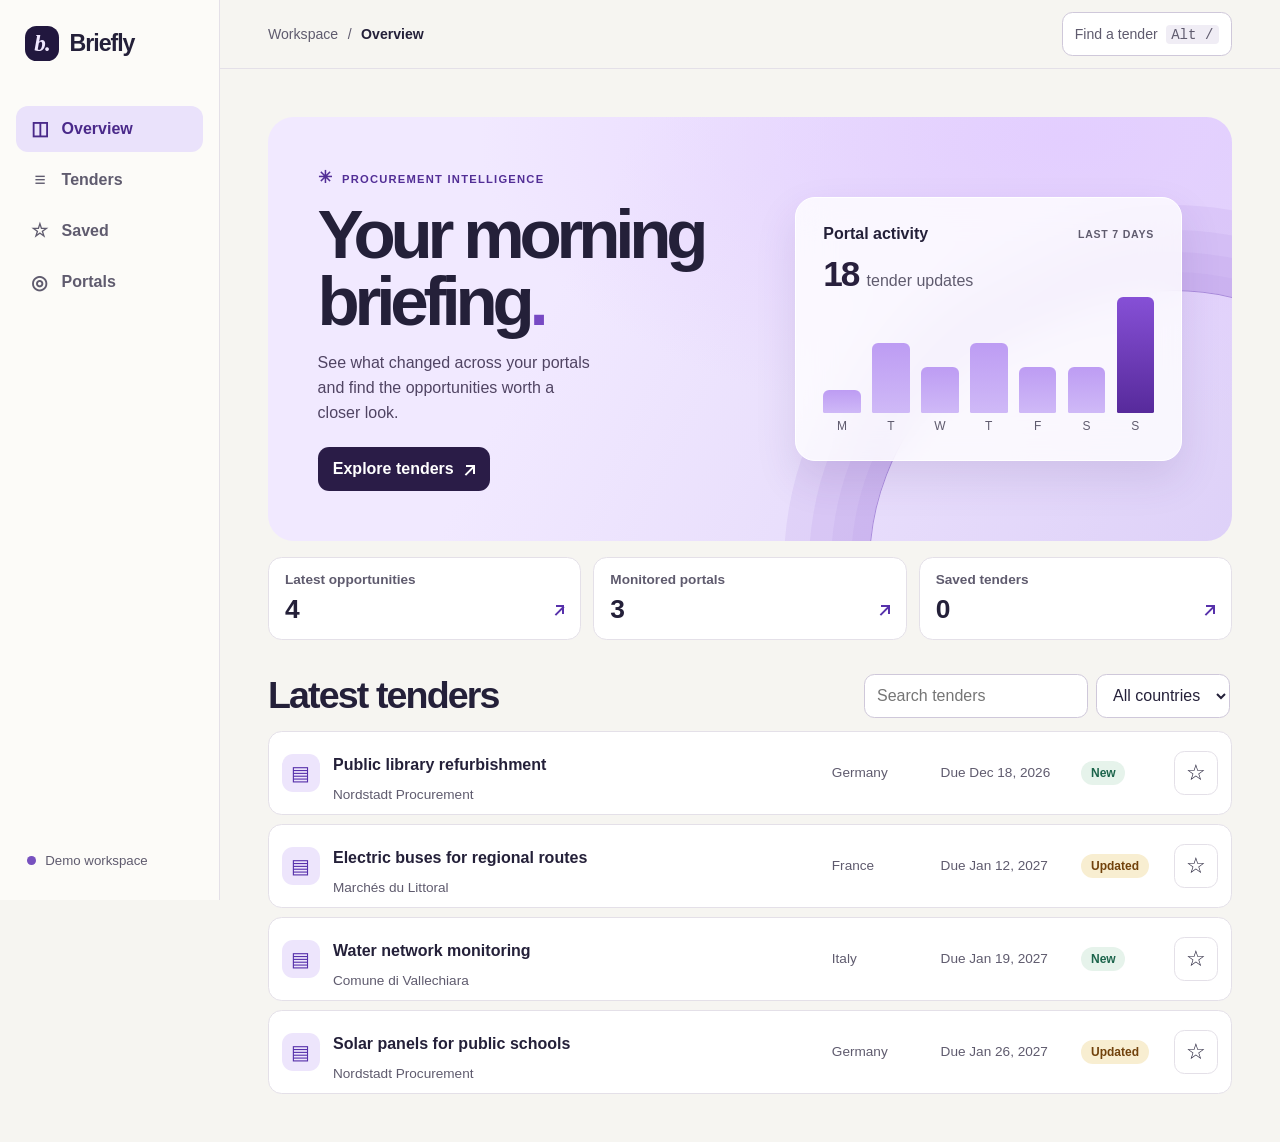
==== watchtower/dashboard/static/briefly-preview.html @ 7cde8113 "Add Briefly UI concept preview" ====
<!doctype html>
<html lang="en">
<head>
  <meta charset="utf-8">
  <meta name="viewport" content="width=device-width, initial-scale=1">
  <meta name="theme-color" content="#f6f5f1">
  <title>Briefly · Procurement workspace</title>
  <link rel="stylesheet" href="./briefly-preview.css">
  <script type="module" src="./briefly-preview.js"></script>
</head>
<body>
  <a class="skip" href="#main">Skip to content</a>
  <aside class="rail">
    <a class="brand" href="#overview"><span class="mark" aria-hidden="true">b.</span> Briefly</a>
    <nav aria-label="Workspace">
      <a href="#overview"><span aria-hidden="true">◫</span> Overview</a>
      <a href="#tenders"><span aria-hidden="true">≡</span> Tenders</a>
      <a href="#saved"><span aria-hidden="true">☆</span> Saved</a>
      <a href="#portals"><span aria-hidden="true">◎</span> Portals</a>
    </nav>
    <div class="rail-foot"><span class="demo-dot"></span> Demo workspace</div>
  </aside>
  <main id="main" tabindex="-1">
    <header class="top"><span>Workspace <span aria-hidden="true">/</span> <strong id="location">Overview</strong><small class="mobile-demo">Demo</small></span><button id="search-shortcut" type="button" aria-keyshortcuts="Alt+/">Find a tender <kbd aria-hidden="true">Alt /</kbd></button></header>
    <div class="content">
      <section id="overview">
        <div class="hero">
          <div class="hero-copy">
            <p class="eyebrow"><span aria-hidden="true">✳</span> PROCUREMENT INTELLIGENCE</p>
            <h1>Your morning<br>briefing<span>.</span></h1>
            <p>See what changed across your portals and find the opportunities worth a closer look.</p>
            <a class="primary" href="#tenders">Explore tenders <span aria-hidden="true" class="arrow"></span></a>
          </div>
          <div class="activity">
            <div class="activity-head"><span>Portal activity</span><span>LAST 7 DAYS</span></div>
            <p><strong>18</strong> tender updates</p>
            <div class="chart" role="img" aria-label="Monday 1, Tuesday 3, Wednesday 2, Thursday 3, Friday 2, Saturday 2, Sunday 5 updates">
              <div><i style="--size:20%"></i><span>M</span></div>
              <div><i style="--size:60%"></i><span>T</span></div>
              <div><i style="--size:40%"></i><span>W</span></div>
              <div><i style="--size:60%"></i><span>T</span></div>
              <div><i style="--size:40%"></i><span>F</span></div>
              <div><i style="--size:40%"></i><span>S</span></div>
              <div><i style="--size:100%"></i><span>S</span></div>
            </div>
          </div>
        </div>
        <div class="metrics">
          <a href="#tenders"><span>Latest opportunities</span><strong id="count-tenders"></strong><span aria-hidden="true" class="arrow"></span></a>
          <a href="#portals"><span>Monitored portals</span><strong id="count-portals"></strong><span aria-hidden="true" class="arrow"></span></a>
          <a href="#saved"><span>Saved tenders</span><strong id="count-saved"></strong><span aria-hidden="true" class="arrow"></span></a>
        </div>
      </section>
      <section id="tender-section" aria-labelledby="tender-heading">
        <div class="section-head">
          <h2 id="tender-heading">Latest tenders</h2>
          <h1 id="tender-page-heading" hidden>Tenders</h1>
          <div class="filters">
            <label for="search" class="sr-only">Search tenders</label>
            <input id="search" type="search" placeholder="Search tenders">
            <label for="country" class="sr-only">Filter by country</label>
            <select id="country"><option value="">All countries</option></select>
          </div>
        </div>
        <p id="results" class="sr-only" role="status"></p>
        <ul id="tender-list" class="tender-list"></ul>
      </section>
      <section id="portals" hidden aria-labelledby="portal-heading">
        <div class="section-head"><h1 id="portal-heading">Portal health</h1></div>
        <ul id="portal-list" class="tender-list"></ul>
      </section>
    </div>
  </main>
  <dialog id="detail" aria-labelledby="detail-title">
    <div class="dialog-top"><span class="eyebrow">TENDER DETAILS</span><button id="close-detail" aria-label="Close tender details" autofocus>×</button></div>
    <h2 id="detail-title"></h2>
    <p id="detail-description"></p>
    <dl><dt>Buyer</dt><dd id="detail-buyer"></dd><dt>Country</dt><dd id="detail-country"></dd><dt>Deadline</dt><dd id="detail-deadline"></dd></dl>
    <button id="detail-save" class="primary" type="button" aria-pressed="false">Save tender</button>
  </dialog>
  <template id="tender-template">
    <li class="tender">
      <div class="tender-icon" aria-hidden="true">▤</div>
      <div class="tender-name"><button class="open-tender" type="button"></button><p class="buyer"></p></div>
      <span class="country"></span>
      <span class="deadline"></span>
      <span class="tag"></span>
      <button class="save" type="button" aria-pressed="false"><span aria-hidden="true">☆</span></button>
    </li>
  </template>
</body>
</html>
---- watchtower/dashboard/static/briefly-preview.css ----
:root {
  font-family: Inter, -apple-system, BlinkMacSystemFont, "Segoe UI", sans-serif;
  color: #242039;
  background: #f6f5f1;
  --purple: #5731ab;
  --muted: #5f5b6e;
  --line: #e4e0e8;
  --paper: #fff;
}
* { box-sizing: border-box; }
body { margin: 0; min-height: 100vh; display: grid; grid-template-columns: 13.75rem minmax(0, 1fr); }
[hidden] { display: none !important; }
a { color: inherit; text-decoration: none; }
button, input, select { font: inherit; color: inherit; }
button, select { cursor: pointer; }
button { background: transparent; border: 0; }
:focus-visible { outline: 3px solid #7946dd; outline-offset: 4px; }
.skip { position: fixed; z-index: 5; padding: .8rem; background: white; transform: translateY(-120%); }
.skip:focus { transform: translateY(0); }
.sr-only { position: absolute; width: 1px; height: 1px; overflow: hidden; clip-path: inset(50%); white-space: nowrap; }
.rail { position: sticky; top: 0; height: 100dvh; display: flex; flex-direction: column; background: #fcfbf8; border-right: 1px solid var(--line); padding: 1.65rem 1rem 1.3rem; }
.brand { display: flex; gap: .65rem; align-items: center; margin: 0 .55rem 2.8rem; font-weight: 800; font-size: 1.45rem; letter-spacing: -.045em; }
.mark { display: grid; place-items: center; width: 2.15rem; height: 2.15rem; border-radius: .72rem; background: #21173e; color: #efe7ff; font-family: Georgia, serif; font-style: italic; }
nav { display: grid; gap: .35rem; }
nav a { display: flex; gap: .7rem; align-items: center; padding: .72rem .85rem; min-height: 44px; border-radius: .75rem; color: var(--muted); font-weight: 650; }
nav span { font-size: 1.2rem; width: 1.3rem; text-align: center; }
nav a[aria-current] { background: #eae2fb; color: #4a298a; }
nav a:hover { background: #f0eafa; }
.rail-foot { margin-top: auto; padding: .7rem; color: var(--muted); font-size: .83rem; }
.demo-dot { display: inline-block; width: .55rem; height: .55rem; background: #7751bf; border-radius: 50%; margin-right: .35rem; }
.top { display: flex; justify-content: space-between; gap: .7rem; align-items: center; padding: .75rem clamp(1rem, 4vw, 3rem); border-bottom: 1px solid var(--line); color: var(--muted); font-size: .88rem; }
.top span span { margin-inline: .35rem; }
.top strong { color: #242039; }
.top button, input, select { min-height: 44px; border: 1px solid #cfc8da; border-radius: .65rem; background: var(--paper); padding: .5rem .75rem; }
kbd { background: #f0edf5; border-radius: .25rem; padding: .1rem .35rem; margin-left: .25rem; }
.content { max-width: 92rem; margin: auto; padding: clamp(1rem, 4vw, 3rem); }
.hero { position: relative; isolation: isolate; overflow: hidden; display: grid; grid-template-columns: 1.15fr 1fr; align-items: center; gap: 2rem; border-radius: 1.6rem; padding: clamp(1.4rem, 4vw, 3.1rem); background: radial-gradient(ellipse at 83% 5%, #e3ceff 0%, transparent 52%), linear-gradient(116deg, #f1e9ff 32%, #ded1f8); }
.hero::before { content: ""; position: absolute; z-index: -1; width: 35rem; height: 35rem; right: -13rem; bottom: -20rem; border: 1px solid #a98bdb; border-radius: 45%; transform: rotate(-24deg); box-shadow: 0 0 0 18px #b799e433, 0 0 0 38px #b799e433, 0 0 0 60px #b799e433, 0 0 0 85px #b799e433; }
.eyebrow { font-size: .7rem; font-weight: 800; letter-spacing: .11em; color: #522e96; margin: 0; }
.eyebrow span { padding-right: .3rem; font-size: 1.05rem; }
h1, h2, p { margin-top: 0; }
.hero h1 { font-size: clamp(2.5rem, 5.4vw, 5.3rem); letter-spacing: -.075em; line-height: .97; margin: .85rem 0 1rem; font-weight: 780; }
.hero h1 span { color: #7749c4; }
.hero-copy > p:not(.eyebrow) { max-width: 31ch; color: #504463; line-height: 1.55; margin-bottom: 1.35rem; }
.primary { display: inline-flex; gap: .75rem; align-items: center; min-height: 44px; background: #2a1c47; color: #fff; border-radius: .7rem; padding: .65rem .95rem; font-weight: 700; }
.primary:hover { background: #472a75; }
.activity { border: 1px solid #fff; background: #fffc; backdrop-filter: blur(18px); padding: clamp(1rem, 2.4vw, 1.7rem); border-radius: 1.25rem; box-shadow: 0 18px 40px #50318120; }
.activity-head { display: flex; justify-content: space-between; align-items: center; gap: .4rem; font-weight: 750; }
.activity-head span:last-child { color: var(--muted); font-size: .66rem; letter-spacing: .075em; }
.activity p { margin: .7rem 0 .15rem; color: var(--muted); }
.activity strong { font-size: 2.2rem; color: #28203d; letter-spacing: -.06em; margin-right: .25rem; }
.chart { display: grid; grid-template-columns: repeat(7, 1fr); gap: clamp(.28rem, .9vw, .7rem); height: 8.5rem; }
.chart div { display: grid; grid-template-rows: 1fr auto; align-items: end; gap: .35rem; text-align: center; font-size: .75rem; color: var(--muted); }
.chart i { height: var(--size); border-radius: .38rem .38rem .1rem .1rem; background: linear-gradient(#bd9cf3, #cfb9f7); }
.chart div:last-child i { background: linear-gradient(#8650d6, #572a9b); }
.metrics { display: grid; grid-template-columns: repeat(3, 1fr); gap: .75rem; margin: 1rem 0 2.1rem; }
.metrics a { display: grid; grid-template-columns: 1fr auto; gap: .4rem; padding: .9rem 1rem; background: var(--paper); border: 1px solid var(--line); border-radius: .85rem; }
.metrics a:hover { border-color: #a992cc; }
.metrics span:first-child { grid-column: 1 / -1; font-size: .85rem; color: var(--muted); font-weight: 650; }
.metrics strong { font-size: 1.65rem; letter-spacing: -.05em; }
.metrics span:last-child { color: var(--purple); }
.section-head { display: flex; flex-wrap: wrap; align-items: center; justify-content: space-between; gap: 1rem; margin-bottom: .85rem; }
.section-head h2, .section-head h1 { font-size: clamp(1.55rem, 3vw, 2.35rem); letter-spacing: -.05em; margin: 0; }
.filters { display: flex; flex-wrap: wrap; gap: .5rem; }
input { width: min(100%, 14rem); }
.tender-list { display: grid; gap: .6rem; list-style: none; padding: 0; margin: 0; }
.tender { display: grid; grid-template-columns: auto minmax(0, 1fr) 6rem 8rem 5rem auto; gap: .8rem; align-items: center; padding: .7rem .8rem; border: 1px solid var(--line); border-radius: .85rem; background: var(--paper); }
.tender-icon { width: 2.4rem; height: 2.4rem; display: grid; place-items: center; background: #ede5fc; color: var(--purple); border-radius: .7rem; font-size: 1.25rem; }
.open-tender { text-align: left; min-height: 44px; font-weight: 750; padding: .25rem 0; }
.open-tender:hover { text-decoration: underline; }
.buyer, .country, .deadline { margin: 0; color: var(--muted); font-size: .85rem; }
.tag { justify-self: start; border-radius: 2rem; background: #e6f3eb; color: #1c644b; font-size: .75rem; font-weight: 750; padding: .3rem .6rem; }
.tag[data-status="Updated"], .tag[data-status="Needs review"] { color: #71420c; background: #f8eed1; }
.save, #close-detail { display: grid; place-items: center; width: 44px; height: 44px; border: 1px solid var(--line); border-radius: .65rem; font-size: 1.4rem; }
.save[aria-pressed="true"] { background: #efe7fc; color: #5826a5; }
.empty, .portal-item { padding: 1.2rem; border: 1px solid var(--line); background: white; border-radius: .85rem; }
.portal-item { display: flex; align-items: center; justify-content: space-between; gap: 1rem; }
.portal-item p { margin: .3rem 0 0; color: var(--muted); }
dialog { width: min(32rem, calc(100% - 2rem)); max-height: calc(100dvh - 2rem); padding: 1.5rem; background: white; color: #242039; border: 1px solid var(--line); border-radius: 1.2rem; box-shadow: 0 24px 60px #21173e44; }
dialog::backdrop { background: #1b112c80; }
.dialog-top { display: flex; justify-content: space-between; align-items: center; margin-bottom: .8rem; }
dialog h2 { font-size: clamp(1.55rem, 5vw, 2.3rem); letter-spacing: -.045em; }
dialog p { line-height: 1.6; color: var(--muted); }
dl { display: grid; grid-template-columns: auto 1fr; gap: .65rem 1rem; margin-bottom: 1.5rem; }
dt { font-weight: 700; }
dd { margin: 0; }
@media (prefers-reduced-motion: no-preference) {
  a, button { transition: background-color .16s, border-color .16s, color .16s; }
  button:active, .primary:active { transform: scale(.98); }
}
@media (max-width: 65rem) {
  body { grid-template-columns: 10rem minmax(0, 1fr); }
  .tender { grid-template-columns: auto minmax(0, 1fr) auto auto; }
  .tender .country, .deadline { grid-row: 2; }
  .tender .country { grid-column: 2; }
  .deadline { grid-column: 3 / 5; }
}
@media (max-width: 48rem) {
  body { display: block; }
  .rail { z-index: 2; height: auto; padding: .5rem .7rem; border-right: 0; border-bottom: 1px solid var(--line); }
  .brand { margin: .2rem .4rem .45rem; font-size: 1.15rem; }
  .mark { width: 1.7rem; height: 1.7rem; }
  nav { grid-template-columns: repeat(4, minmax(0, 1fr)); gap: .15rem; }
  nav a { justify-content: center; padding: .35rem .1rem; font-size: .82rem; gap: .25rem; }
  nav span { display: none; }
  .rail-foot { display: none; }
  .hero { grid-template-columns: 1fr; gap: 1.1rem; }
  .activity { max-width: 34rem; }
  .chart { height: 5.5rem; }
}
@media (max-width: 25rem) {
  .metrics { gap: .35rem; }
  .metrics a { padding: .65rem .45rem; }
  .tender { gap: .45rem; }
  .tender-icon { display: none; }
  .tender { grid-template-columns: minmax(0, 1fr) auto auto; }
  .tender .country { grid-column: 1; }
  .deadline { grid-column: 2 / 4; }
}
.arrow {
  display: inline-block;
  width: .55rem;
  height: .55rem;
  border-top: 2px solid currentColor;
  border-right: 2px solid currentColor;
  position: relative;
}
.arrow::after {
  content: "";
  position: absolute;
  width: .72rem;
  height: 2px;
  background: currentColor;
  transform: rotate(-45deg);
  transform-origin: right center;
  right: -1px;
  top: -1px;
}
.metrics .arrow { align-self: center; }
.mobile-demo { display: none; }
@media (max-width: 48rem) {
  .mobile-demo { display: inline-block; margin-left: .45rem; color: var(--purple); }
}
@media (max-width: 25rem) {
  .top kbd { display: none; }
}
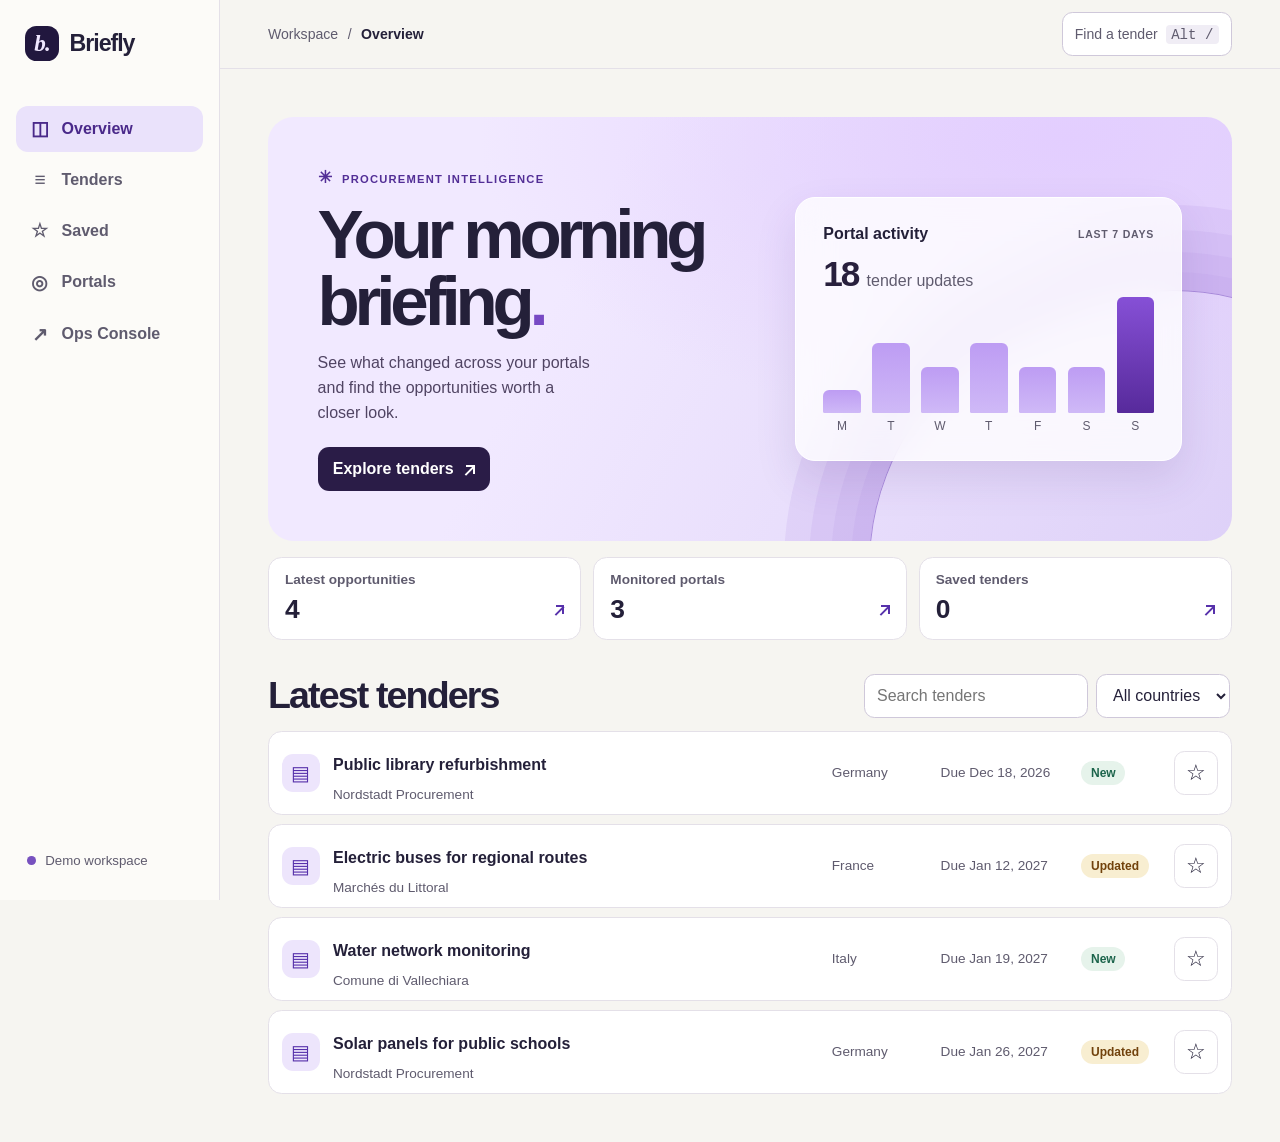
==== commit e9db1a28: "Merge branch 'build'" ====
--- a/watchtower/dashboard/static/briefly-preview.html
+++ b/watchtower/dashboard/static/briefly-preview.html
@@ -17,8 +17,9 @@
       <a href="#tenders"><span aria-hidden="true">≡</span> Tenders</a>
       <a href="#saved"><span aria-hidden="true">☆</span> Saved</a>
       <a href="#portals"><span aria-hidden="true">◎</span> Portals</a>
+      <a href="/"><span aria-hidden="true">↗</span> Ops Console</a>
     </nav>
-    <div class="rail-foot"><span class="demo-dot"></span> Demo workspace</div>
+    <div class="rail-foot"><span class="demo-dot" id="source-dot"></span> <span id="source-label">Demo workspace</span></div>
   </aside>
   <main id="main" tabindex="-1">
     <header class="top"><span>Workspace <span aria-hidden="true">/</span> <strong id="location">Overview</strong><small class="mobile-demo">Demo</small></span><button id="search-shortcut" type="button" aria-keyshortcuts="Alt+/">Find a tender <kbd aria-hidden="true">Alt /</kbd></button></header>
@@ -66,8 +67,40 @@
         <ul id="tender-list" class="tender-list"></ul>
       </section>
       <section id="portals" hidden aria-labelledby="portal-heading">
-        <div class="section-head"><h1 id="portal-heading">Portal health</h1></div>
+        <div class="section-head"><h1 id="portal-heading">Portal health</h1><p id="portal-source" class="source-note"></p></div>
         <ul id="portal-list" class="tender-list"></ul>
+      </section>
+      <section id="repair-view" hidden aria-labelledby="repair-heading">
+        <a class="back-link" href="#portals"><span aria-hidden="true">←</span> All portals</a>
+        <div class="section-head">
+          <div>
+            <p class="eyebrow"><span aria-hidden="true">✳</span> SELF-REPAIR</p>
+            <h1 id="repair-heading">Before vs after</h1>
+            <p id="repair-portal" class="repair-portal"></p>
+          </div>
+          <div class="filters">
+            <label for="repair-pick" class="sr-only">Choose a repair</label>
+            <select id="repair-pick"></select>
+          </div>
+        </div>
+        <p id="repair-summary" class="repair-summary" role="status"></p>
+        <ul class="legend" aria-label="What the colours mean">
+          <li><span class="swatch swatch-item" aria-hidden="true"></span> What Watchtower reads</li>
+          <li><span class="swatch swatch-gone" aria-hidden="true"></span> Gone from the page</li>
+          <li><span class="swatch swatch-new" aria-hidden="true"></span> New on the page</li>
+        </ul>
+        <div class="compare">
+          <figure>
+            <figcaption><strong>Before</strong> <span id="cap-before"></span></figcaption>
+            <iframe id="frame-before" sandbox title="The portal page when the old recipe worked" loading="lazy"></iframe>
+          </figure>
+          <figure>
+            <figcaption><strong>After</strong> <span id="cap-after"></span></figcaption>
+            <iframe id="frame-after" sandbox title="The portal page now, read by the repaired recipe" loading="lazy"></iframe>
+          </figure>
+        </div>
+        <h2 class="diff-title">What Watchtower changed in its recipe</h2>
+        <ul id="repair-diff" class="repair-diff"></ul>
       </section>
     </div>
   </main>
@@ -76,6 +109,7 @@
     <h2 id="detail-title"></h2>
     <p id="detail-description"></p>
     <dl><dt>Buyer</dt><dd id="detail-buyer"></dd><dt>Country</dt><dd id="detail-country"></dd><dt>Deadline</dt><dd id="detail-deadline"></dd></dl>
+    <div id="detail-docs" class="detail-docs" hidden></div>
     <button id="detail-save" class="primary" type="button" aria-pressed="false">Save tender</button>
   </dialog>
   <template id="tender-template">
--- a/watchtower/dashboard/static/briefly-preview.css
+++ b/watchtower/dashboard/static/briefly-preview.css
@@ -144,3 +144,34 @@
 @media (max-width: 25rem) {
   .top kbd { display: none; }
 }
+
+/* Live data + before vs after */
+.demo-dot.live { background: #2f9e6b; box-shadow: 0 0 0 3px #2f9e6b33; }
+.source-note { margin: 0; color: var(--muted); font-size: .85rem; }
+.portal-actions { display: flex; align-items: center; gap: .6rem; flex-wrap: wrap; justify-content: flex-end; }
+.compare-link { display: inline-flex; align-items: center; min-height: 44px; padding: .45rem .8rem; border-radius: .65rem; background: #2a1c47; color: #fff; font-weight: 700; font-size: .85rem; }
+.compare-link:hover { background: #472a75; }
+.tag[data-status="Healing"] { color: #71420c; background: #f8eed1; }
+.tag[data-status="Connecting"] { color: #4a298a; background: #eae2fb; }
+.tag[data-status="Needs review"] { color: #8b1f1f; background: #fbe3e1; }
+.back-link { display: inline-flex; gap: .4rem; align-items: center; min-height: 44px; color: var(--purple); font-weight: 700; margin-bottom: .6rem; }
+.repair-portal { margin: .35rem 0 0; color: var(--muted); font-weight: 650; }
+.repair-summary { max-width: 70ch; font-size: 1.05rem; line-height: 1.6; background: #fff; border: 1px solid var(--line); border-left: 4px solid #7749c4; border-radius: .85rem; padding: 1rem 1.2rem; margin: .4rem 0 1rem; }
+.legend { display: flex; flex-wrap: wrap; gap: 1.2rem; list-style: none; padding: 0; margin: 0 0 1rem; color: var(--muted); font-size: .9rem; }
+.legend li { display: flex; align-items: center; gap: .45rem; }
+.swatch { display: inline-block; width: 1rem; height: 1rem; border-radius: .25rem; }
+.swatch-item { background: rgba(63,185,80,.3); box-shadow: inset 4px 0 0 #3fb950; }
+.swatch-gone { border: 2px dashed #f85149; }
+.swatch-new { border: 2px solid #d29922; }
+.compare { display: grid; grid-template-columns: 1fr 1fr; gap: 1rem; }
+.compare figure { margin: 0; min-width: 0; }
+.compare figcaption { margin-bottom: .45rem; color: var(--muted); font-size: .9rem; }
+.compare figcaption strong { color: #242039; font-size: 1rem; margin-right: .2rem; }
+.compare iframe { width: 100%; height: 30rem; border: 1px solid var(--line); border-radius: .85rem; background: #fff; box-shadow: 0 10px 30px #50318114; }
+.diff-title { font-size: 1.15rem; letter-spacing: -.02em; margin: 1.6rem 0 .6rem; }
+.repair-diff { list-style: none; padding: 0; margin: 0; display: grid; gap: .4rem; }
+.repair-diff li { font-family: ui-monospace, SFMono-Regular, Menlo, monospace; font-size: .82rem; background: #fff; border: 1px solid var(--line); border-left: 4px solid #d29922; border-radius: .55rem; padding: .5rem .75rem; word-break: break-word; }
+.detail-docs { display: flex; flex-wrap: wrap; gap: .5rem; margin: 1rem 0 1.1rem; }
+.detail-doc-link { display: inline-flex; align-items: center; gap: .35rem; padding: .42rem .75rem; border-radius: .6rem; border: 1px solid var(--line); background: #f8f6fc; color: #2a1c47; font-size: .85rem; font-weight: 650; text-decoration: none; }
+.detail-doc-link:hover { border-color: var(--purple); background: #efe9fa; }
+@media (max-width: 65rem) { .compare { grid-template-columns: 1fr; } .compare iframe { height: 24rem; } }
